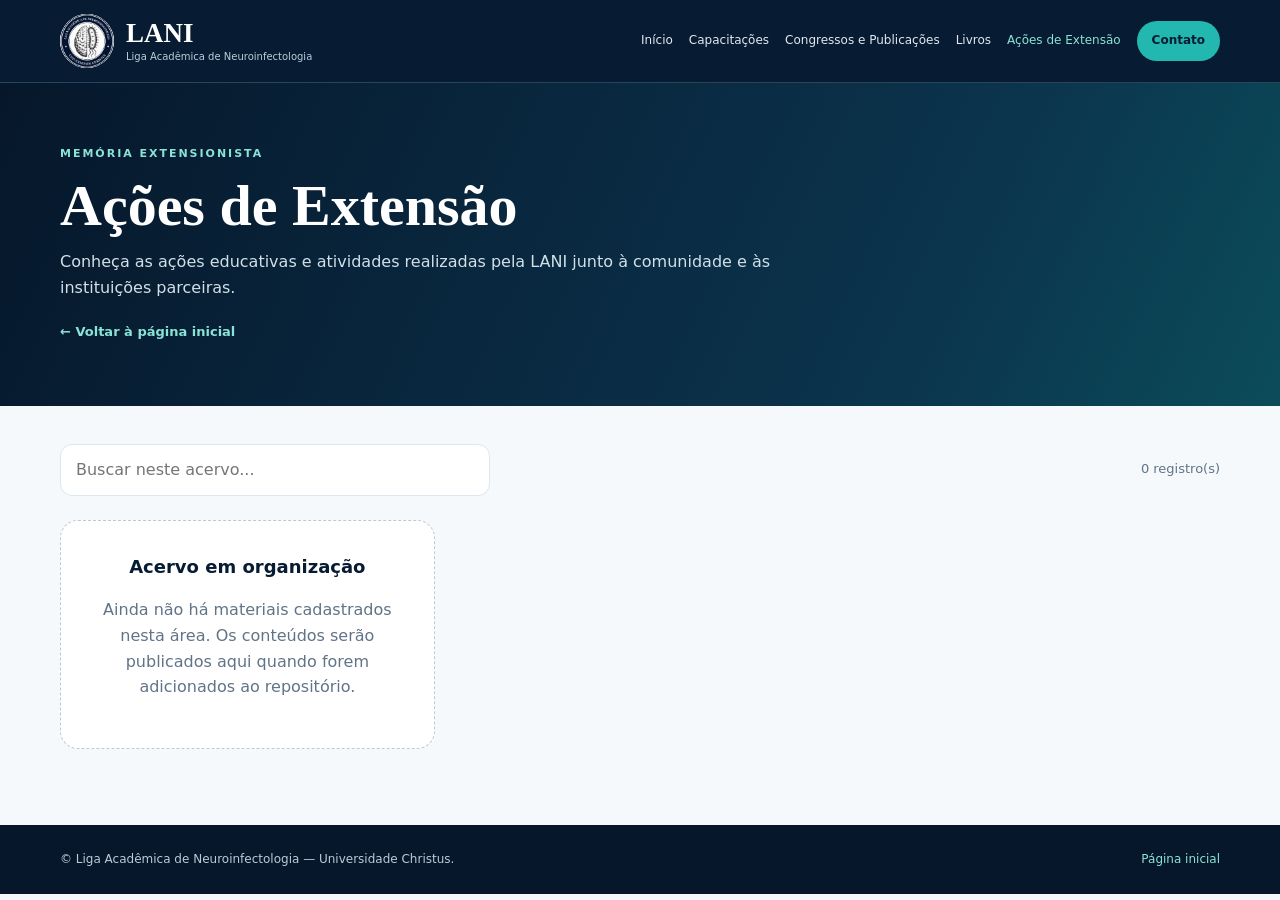
==== acoes-extensao.html @ 2033638c "Create LANI archive page: Ações de Extensão" ====
<!doctype html>
<html lang="pt-BR"><head><meta charset="utf-8"><meta name="viewport" content="width=device-width,initial-scale=1"><meta name="theme-color" content="#071b32"><meta name="description" content="Conheça as ações educativas e atividades realizadas pela LANI junto à comunidade e às instituições parceiras."><title>Ações de Extensão | LANI</title><link rel="stylesheet" href="acervo.css"></head>
<body data-acervo="extensao">
<header class="topbar"><div class="wrap nav"><a class="brand" href="index.html"><img src="LOGO%20LANI.png" alt="Logo LANI"><span><strong>LANI</strong><small>Liga Acadêmica de Neuroinfectologia</small></span></a><button class="menu-btn" id="menuBtn" aria-expanded="false" aria-controls="navlinks">Menu ☰</button><nav class="navlinks" id="navlinks" aria-label="Navegação principal"><a href="index.html">Início</a><a href="capacitacoes.html" >Capacitações</a><a href="congressos-publicacoes.html" >Congressos e Publicações</a><a href="livros.html" >Livros</a><a href="acoes-extensao.html" aria-current="page">Ações de Extensão</a><a class="nav-cta" href="index.html#participe">Contato</a></nav></div></header>
<main><section class="hero"><div class="wrap"><div class="eyebrow">Memória extensionista</div><h1>Ações de Extensão</h1><p>Conheça as ações educativas e atividades realizadas pela LANI junto à comunidade e às instituições parceiras.</p><a class="back" href="index.html">← Voltar à página inicial</a></div></section><section class="content"><div class="wrap"><div class="toolbar"><input class="search" id="search" type="search" placeholder="Buscar neste acervo..." aria-label="Buscar materiais"><span class="count" id="count" aria-live="polite">Carregando...</span></div><div class="cards" id="cards" aria-live="polite"><div class="empty">Carregando materiais...</div></div></div></section></main>
<footer class="footer"><div class="wrap"><span>© Liga Acadêmica de Neuroinfectologia — Universidade Christus.</span><a href="index.html">Página inicial</a></div></footer><script src="acervo.js" defer></script></body></html>
---- acervo.css ----
:root{--navy:#071b32;--teal:#22b8b0;--teal2:#8be2d7;--ink:#142b40;--muted:#617487;--paper:#f5f9fb;--line:#dce8ed}*{box-sizing:border-box}body{margin:0;background:var(--paper);color:var(--ink);font-family:Inter,system-ui,sans-serif;line-height:1.6}a{color:inherit;text-decoration:none}.wrap{width:min(1160px,calc(100% - 36px));margin:auto}.topbar{position:sticky;top:0;z-index:50;background:#071b32;border-bottom:1px solid #29455b}.nav{min-height:82px;display:flex;align-items:center;justify-content:space-between;gap:18px;position:relative}.brand{display:flex;align-items:center;gap:12px;color:#fff}.brand img{width:54px;height:54px;object-fit:contain;border-radius:50%;background:#fff}.brand strong{display:block;font:700 27px Georgia,serif}.brand small{display:block;color:#b9d0dc;font-size:10px}.menu-btn{display:none;background:transparent;border:1px solid #527084;border-radius:10px;color:#fff;padding:9px 12px;font:inherit}.navlinks{display:flex;align-items:center;justify-content:flex-end;flex-wrap:wrap;gap:8px 16px;color:#e1e9f0;font-size:12px}.navlinks a:hover,.navlinks a[aria-current=page]{color:var(--teal2)}.navlinks .nav-cta{background:var(--teal);color:var(--navy);padding:10px 15px;border-radius:999px;font-weight:800}.hero{background:linear-gradient(115deg,#06172b,#0b344d 72%,#0b4c5a);color:#fff;padding:62px 0}.eyebrow{color:var(--teal2);font-size:11px;text-transform:uppercase;letter-spacing:.18em;font-weight:800}.hero h1{font:700 clamp(36px,5vw,58px)/1.08 Georgia,serif;margin:12px 0}.hero p{max-width:760px;color:#d1e0e8;margin:0}.back{display:inline-block;margin-top:22px;color:var(--teal2);font-size:13px;font-weight:750}.content{padding:38px 0 76px}.toolbar{display:flex;justify-content:space-between;align-items:center;gap:12px;flex-wrap:wrap;margin-bottom:24px}.search{width:min(100%,430px);padding:12px 15px;border:1px solid var(--line);border-radius:12px;background:white;font:inherit}.count{font-size:13px;color:var(--muted)}.cards{display:grid;grid-template-columns:repeat(3,minmax(0,1fr));gap:18px}.card{background:white;border:1px solid var(--line);border-radius:18px;overflow:hidden;display:flex;flex-direction:column}.card img{width:100%;aspect-ratio:16/9;object-fit:cover;background:#eaf1f4}.body{padding:20px;display:flex;flex-direction:column;gap:8px;flex:1}.tag{font-size:10px;text-transform:uppercase;letter-spacing:.13em;color:#087c7a;font-weight:850}.card h2{font-size:19px;line-height:1.25;color:var(--navy);margin:0}.meta,.desc{font-size:13px;color:var(--muted);margin:0}.actions{display:flex;gap:8px;flex-wrap:wrap;margin-top:auto;padding-top:9px}.actions a{font-size:12px;font-weight:800;border-radius:999px;padding:9px 13px;background:#e4f7f4;color:#075f60}.actions a.secondary{background:#edf2f6;color:#29475b}.empty{background:#fff;border:1px dashed #b8cbd3;border-radius:18px;padding:32px;text-align:center;color:var(--muted)}.empty strong{display:block;color:var(--navy);font-size:18px}.footer{background:#06172b;color:#b8ccd8;padding:25px 0;font-size:12px}.footer .wrap{display:flex;justify-content:space-between;gap:12px;flex-wrap:wrap}.footer a{color:var(--teal2)}@media(max-width:1000px){.menu-btn{display:block}.navlinks{display:none;position:absolute;top:100%;left:0;right:0;background:var(--navy);padding:15px 20px 20px;flex-direction:column;align-items:stretch;gap:0;border-bottom:1px solid #29455b;z-index:90}.navlinks.open{display:flex}.navlinks a{padding:11px 3px}.navlinks .nav-cta{text-align:center;margin-top:8px}.cards{grid-template-columns:repeat(2,minmax(0,1fr))}}@media(max-width:600px){.brand img{width:47px;height:47px}.brand strong{font-size:23px}.cards{grid-template-columns:1fr}.content{padding:26px 0 54px}.hero{padding:46px 0}}
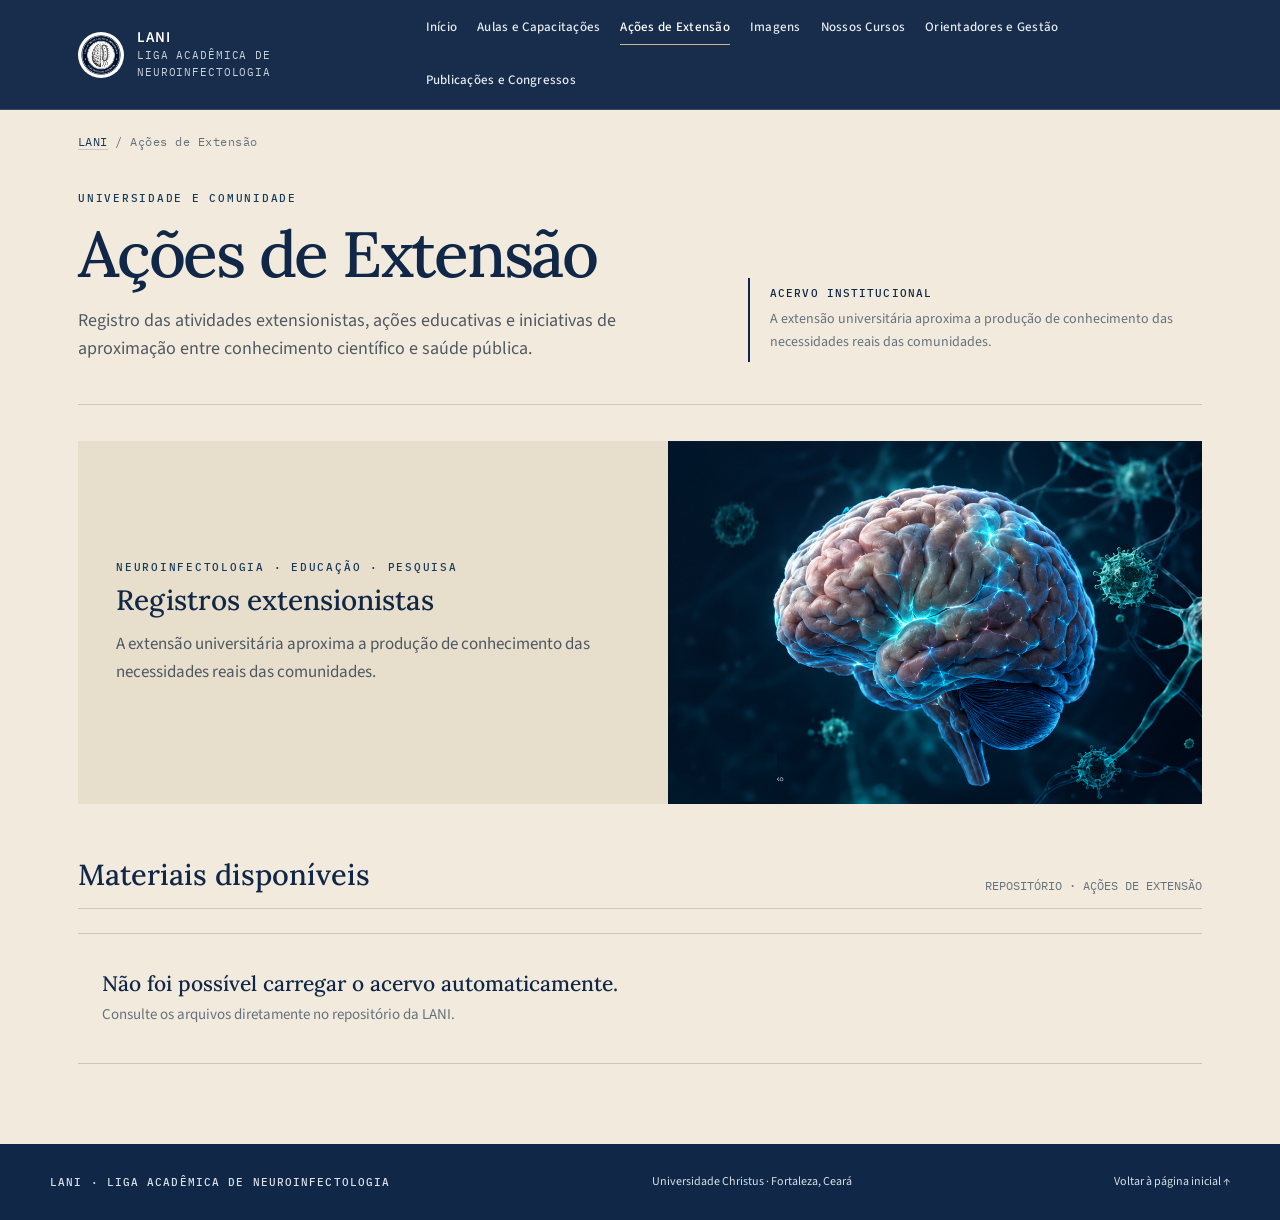
==== commit 099b05d7: "Add files via upload" ====
--- a/acoes-extensao.html
+++ b/acoes-extensao.html
@@ -1,6 +1,9 @@
 <!doctype html>
-<html lang="pt-BR"><head><meta charset="utf-8"><meta name="viewport" content="width=device-width,initial-scale=1"><meta name="theme-color" content="#071b32"><meta name="description" content="Conheça as ações educativas e atividades realizadas pela LANI junto à comunidade e às instituições parceiras."><title>Ações de Extensão | LANI</title><link rel="stylesheet" href="acervo.css"></head>
-<body data-acervo="extensao">
-<header class="topbar"><div class="wrap nav"><a class="brand" href="index.html"><img src="LOGO%20LANI.png" alt="Logo LANI"><span><strong>LANI</strong><small>Liga Acadêmica de Neuroinfectologia</small></span></a><button class="menu-btn" id="menuBtn" aria-expanded="false" aria-controls="navlinks">Menu ☰</button><nav class="navlinks" id="navlinks" aria-label="Navegação principal"><a href="index.html">Início</a><a href="capacitacoes.html" >Capacitações</a><a href="congressos-publicacoes.html" >Congressos e Publicações</a><a href="livros.html" >Livros</a><a href="acoes-extensao.html" aria-current="page">Ações de Extensão</a><a class="nav-cta" href="index.html#participe">Contato</a></nav></div></header>
-<main><section class="hero"><div class="wrap"><div class="eyebrow">Memória extensionista</div><h1>Ações de Extensão</h1><p>Conheça as ações educativas e atividades realizadas pela LANI junto à comunidade e às instituições parceiras.</p><a class="back" href="index.html">← Voltar à página inicial</a></div></section><section class="content"><div class="wrap"><div class="toolbar"><input class="search" id="search" type="search" placeholder="Buscar neste acervo..." aria-label="Buscar materiais"><span class="count" id="count" aria-live="polite">Carregando...</span></div><div class="cards" id="cards" aria-live="polite"><div class="empty">Carregando materiais...</div></div></div></section></main>
-<footer class="footer"><div class="wrap"><span>© Liga Acadêmica de Neuroinfectologia — Universidade Christus.</span><a href="index.html">Página inicial</a></div></footer><script src="acervo.js" defer></script></body></html>+<html lang="pt-BR"><head><meta charset="utf-8"><meta name="viewport" content="width=device-width,initial-scale=1"><meta name="theme-color" content="#102747"><meta name="description" content="Registro das atividades extensionistas, ações educativas e iniciativas de aproximação entre conhecimento científico e saúde pública."><title>Ações de Extensão | LANI</title><link rel="stylesheet" href="assets/lani-editorial.css"><script defer src="assets/lani-acervo.js"></script></head>
+<body data-repo-path="Ações de Extensão">
+<header class="site-header"><div class="header-inner"><a class="brand" href="index.html"><img src="LOGO%20LANI.png" alt="Logo da LANI"><span><strong>LANI</strong><small>LIGA ACADÊMICA DE NEUROINFECTOLOGIA</small></span></a><button class="nav-toggle" aria-expanded="false" aria-controls="main-nav">Menu ☰</button><nav class="main-nav" id="main-nav" aria-label="Navegação principal"><a href="index.html">Início</a><a href="aulas-capacitacoes.html">Aulas e Capacitações</a><a href="acoes-extensao.html" aria-current="page">Ações de Extensão</a><a href="imagens.html">Imagens</a><a href="nossos-cursos.html">Nossos Cursos</a><a href="orientadores-gestao.html">Orientadores e Gestão</a><a href="publicacoes-congressos.html">Publicações e Congressos</a></nav></div></header>
+<main class="page-shell"><div class="breadcrumb"><a href="index.html">LANI</a> / Ações de Extensão</div>
+<section class="page-intro"><div><div class="kicker">Universidade e comunidade</div><h1>Ações de Extensão</h1><p>Registro das atividades extensionistas, ações educativas e iniciativas de aproximação entre conhecimento científico e saúde pública.</p></div><aside class="intro-note"><strong>Acervo institucional</strong>A extensão universitária aproxima a produção de conhecimento das necessidades reais das comunidades.</aside></section>
+<section class="feature-band"><div class="feature-copy"><div class="kicker">Neuroinfectologia · Educação · Pesquisa</div><h2>Registros extensionistas</h2><p>A extensão universitária aproxima a produção de conhecimento das necessidades reais das comunidades.</p></div><div class="feature-image"><img src="hero-neuro.png" alt="Ilustração científica de cérebro humano em composição azul com elementos microbiológicos"></div></section>
+<section aria-labelledby="repository-heading"><div class="section-heading"><h2 id="repository-heading">Materiais disponíveis</h2><p>REPOSITÓRIO · AÇÕES DE EXTENSÃO</p></div><div id="repository-content" aria-live="polite"><p class="loading">Preparando o acervo…</p></div></section></main>
+<footer class="site-footer"><div class="footer-inner"><strong>LANI · Liga Acadêmica de Neuroinfectologia</strong><span>Universidade Christus · Fortaleza, Ceará</span><a href="index.html">Voltar à página inicial ↑</a></div></footer></body></html>
--- a/assets/lani-editorial.css
+++ b/assets/lani-editorial.css
@@ -0,0 +1,92 @@
+
+@import url('https://fonts.googleapis.com/css2?family=IBM+Plex+Mono:wght@400;500&family=IBM+Plex+Sans:wght@400;500;600;700&family=Lora:wght@400;500;600;700&family=Source+Sans+3:wght@400;500;600;700&display=swap');
+:root{
+  --paper:#F2EBDD;--paper-2:#E8DECC;--navy:#102747;--blue:#183B5B;
+  --graphite:#343B43;--muted:#65727D;--slate:#8295A6;--line:rgba(16,39,71,.18);
+  --white:#FBF8F1;--accent:#A6B8C5;--serif:'Lora',Georgia,serif;
+  --sans:'Source Sans 3','IBM Plex Sans',Arial,sans-serif;--mono:'IBM Plex Mono',monospace;
+  --max:1180px;
+}
+*{box-sizing:border-box}
+html{scroll-behavior:smooth}
+body{margin:0;background:var(--paper);color:var(--graphite);font:17px/1.65 var(--sans);-webkit-font-smoothing:antialiased}
+a{color:inherit;text-decoration:none}
+img{display:block;max-width:100%}
+button{font:inherit}
+.site-header{position:sticky;top:0;z-index:20;background:rgba(16,39,71,.97);color:#fff;border-bottom:1px solid rgba(255,255,255,.14);backdrop-filter:blur(12px)}
+.header-inner{max-width:var(--max);min-height:78px;margin:auto;padding:12px 28px;display:flex;align-items:center;justify-content:space-between;gap:24px}
+.brand{display:flex;align-items:center;gap:13px;min-width:190px}
+.brand img{width:46px;height:46px;object-fit:contain;background:#fff;border-radius:50%;padding:3px}
+.brand strong{display:block;font:600 15px/1.2 var(--sans);letter-spacing:.06em;text-transform:uppercase}
+.brand small{display:block;color:#C7D3DC;font:11px/1.5 var(--mono);letter-spacing:.08em}
+.nav-toggle{display:none;background:none;color:white;border:1px solid #8295A6;padding:8px 12px}
+.main-nav{display:flex;align-items:center;gap:20px;flex-wrap:wrap}
+.main-nav a{font:500 13px/1.2 var(--sans);letter-spacing:.02em;color:#E5EAF0;padding:8px 0;border-bottom:1px solid transparent}
+.main-nav a:hover,.main-nav a[aria-current="page"]{color:#fff;border-color:#C9B995}
+.main-nav .home-link{color:#D8CBAF}
+.page-shell{max-width:var(--max);margin:auto;padding:0 28px 80px}
+.breadcrumb{padding:24px 0 14px;font:12px var(--mono);letter-spacing:.04em;color:var(--muted)}
+.breadcrumb a{color:var(--blue);border-bottom:1px solid var(--line)}
+.kicker{font:500 11px/1.4 var(--mono);text-transform:uppercase;letter-spacing:.16em;color:var(--blue)}
+.page-intro{display:grid;grid-template-columns:minmax(0,1.15fr) minmax(260px,.85fr);gap:56px;align-items:end;padding:28px 0 42px;border-bottom:1px solid var(--line)}
+.page-intro h1{font:500 clamp(38px,5vw,64px)/1.08 var(--serif);letter-spacing:-.035em;color:var(--navy);margin:13px 0 18px;max-width:760px}
+.page-intro p{max-width:680px;margin:0;color:#4F5962;font-size:18px;line-height:1.55}
+.intro-note{border-left:2px solid var(--navy);padding:8px 0 8px 20px;color:var(--muted);font-size:14px}
+.intro-note strong{display:block;color:var(--navy);font:500 11px var(--mono);letter-spacing:.1em;text-transform:uppercase;margin-bottom:8px}
+.feature-band{display:grid;grid-template-columns:1.05fr .95fr;background:var(--paper-2);margin:36px 0 54px;min-height:270px}
+.feature-copy{padding:34px 38px;align-self:center}
+.feature-copy h2{font:500 28px/1.2 var(--serif);color:var(--navy);margin:9px 0 12px}
+.feature-copy p{margin:0;color:#4D5861;max-width:560px}
+.feature-image{min-height:270px;overflow:hidden}
+.feature-image img{width:100%;height:100%;min-height:270px;object-fit:cover;object-position:center}
+.section-heading{display:flex;align-items:end;justify-content:space-between;gap:24px;border-bottom:1px solid var(--line);padding-bottom:15px;margin:0 0 24px}
+.section-heading h2{font:500 29px/1.2 var(--serif);color:var(--navy);margin:0}
+.section-heading p{font:12px var(--mono);color:var(--muted);margin:0}
+.file-grid{display:grid;grid-template-columns:repeat(2,minmax(0,1fr));gap:0 34px}
+.file-card{display:grid;grid-template-columns:42px 1fr;gap:17px;padding:22px 0;border-bottom:1px solid var(--line);min-width:0}
+.file-icon{width:40px;height:46px;border:1px solid rgba(16,39,71,.3);display:grid;place-items:center;color:var(--navy);font:500 10px var(--mono);letter-spacing:.04em}
+.file-card h3{font:600 18px/1.3 var(--serif);color:var(--navy);margin:0 0 5px;overflow-wrap:anywhere}
+.file-card p{margin:0 0 12px;color:var(--muted);font-size:13px}
+.file-actions{display:flex;gap:16px;flex-wrap:wrap}
+.file-actions a{font:600 11px var(--mono);letter-spacing:.08em;text-transform:uppercase;color:var(--blue);border-bottom:1px solid #9AABBA;padding-bottom:3px}
+.file-actions a:hover{color:#000;border-color:var(--navy)}
+.gallery-grid{display:grid;grid-template-columns:repeat(3,minmax(0,1fr));gap:18px}
+.gallery-item{background:var(--paper-2);padding:9px}
+.gallery-item img{width:100%;aspect-ratio:4/3;object-fit:cover}
+.gallery-item figcaption{font:12px/1.5 var(--sans);color:var(--muted);padding:10px 4px 3px}
+.empty-state{padding:36px 24px;border-top:1px solid var(--line);border-bottom:1px solid var(--line);color:var(--muted);font-size:15px}
+.empty-state strong{display:block;color:var(--navy);font:500 21px var(--serif);margin-bottom:6px}
+.loading{color:var(--muted);font:12px var(--mono);padding:18px 0}
+.site-footer{background:var(--navy);color:#D8E0E6;padding:28px}
+.footer-inner{max-width:var(--max);margin:auto;display:flex;justify-content:space-between;gap:24px;align-items:center;font-size:12px}
+.footer-inner strong{font:500 11px var(--mono);letter-spacing:.1em;text-transform:uppercase}
+@media(max-width:850px){
+ .header-inner{flex-wrap:wrap;min-height:68px;padding:10px 20px}
+ .nav-toggle{display:block;margin-left:auto}
+ .main-nav{display:none;width:100%;padding:8px 0 12px;flex-direction:column;align-items:flex-start;gap:7px}
+ .main-nav.open{display:flex}
+ .main-nav a{width:100%;padding:9px 0}
+ .page-shell{padding-inline:20px}
+ .page-intro{grid-template-columns:1fr;gap:22px}
+ .feature-band{grid-template-columns:1fr}
+ .feature-image{order:-1;max-height:270px}
+}
+@media(max-width:600px){
+ body{font-size:16px}
+ .page-shell{padding-inline:17px}
+ .page-intro{padding-top:16px}
+ .page-intro h1{font-size:40px}
+ .page-intro p{font-size:16px}
+ .feature-copy{padding:25px 22px}
+ .file-grid,.gallery-grid{grid-template-columns:1fr}
+ .section-heading{align-items:flex-start;flex-direction:column}
+ .footer-inner{align-items:flex-start;flex-direction:column}
+}
+
+/* Imagens científicas fornecidas para o acervo editorial */
+.clinical-figure{margin:0;background:var(--paper-2);display:flex;flex-direction:column;justify-content:center}
+.clinical-figure img{width:100%;height:100%;min-height:220px;max-height:330px;object-fit:contain;background:#101820}
+.clinical-figure figcaption{padding:10px 16px 12px;color:var(--muted);font:11px/1.5 var(--mono);letter-spacing:.015em;border-top:1px solid var(--line)}
+.feature-image.clinical-figure{min-height:0}
+.feature-image.clinical-figure img{min-height:220px}
+@media(max-width:850px){.feature-image.clinical-figure{order:0;max-height:none}.feature-image.clinical-figure img{max-height:300px}}
